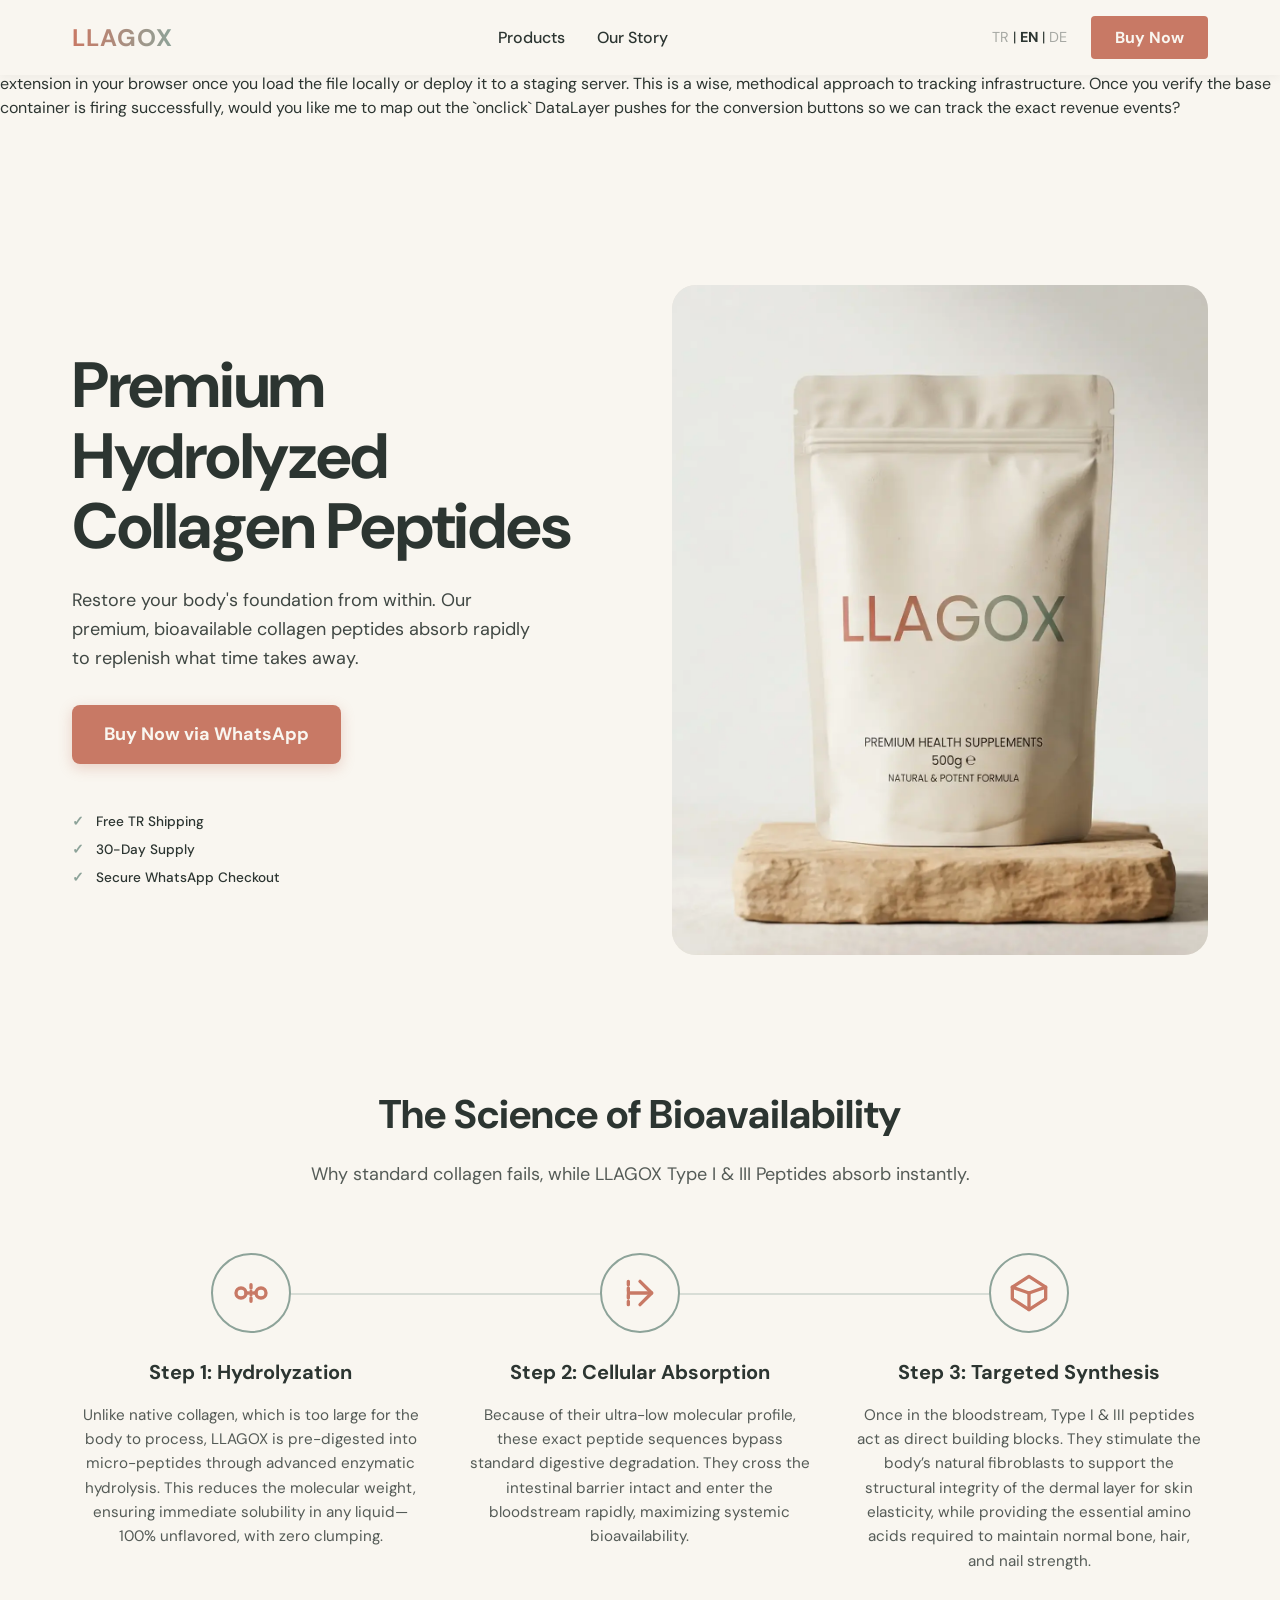
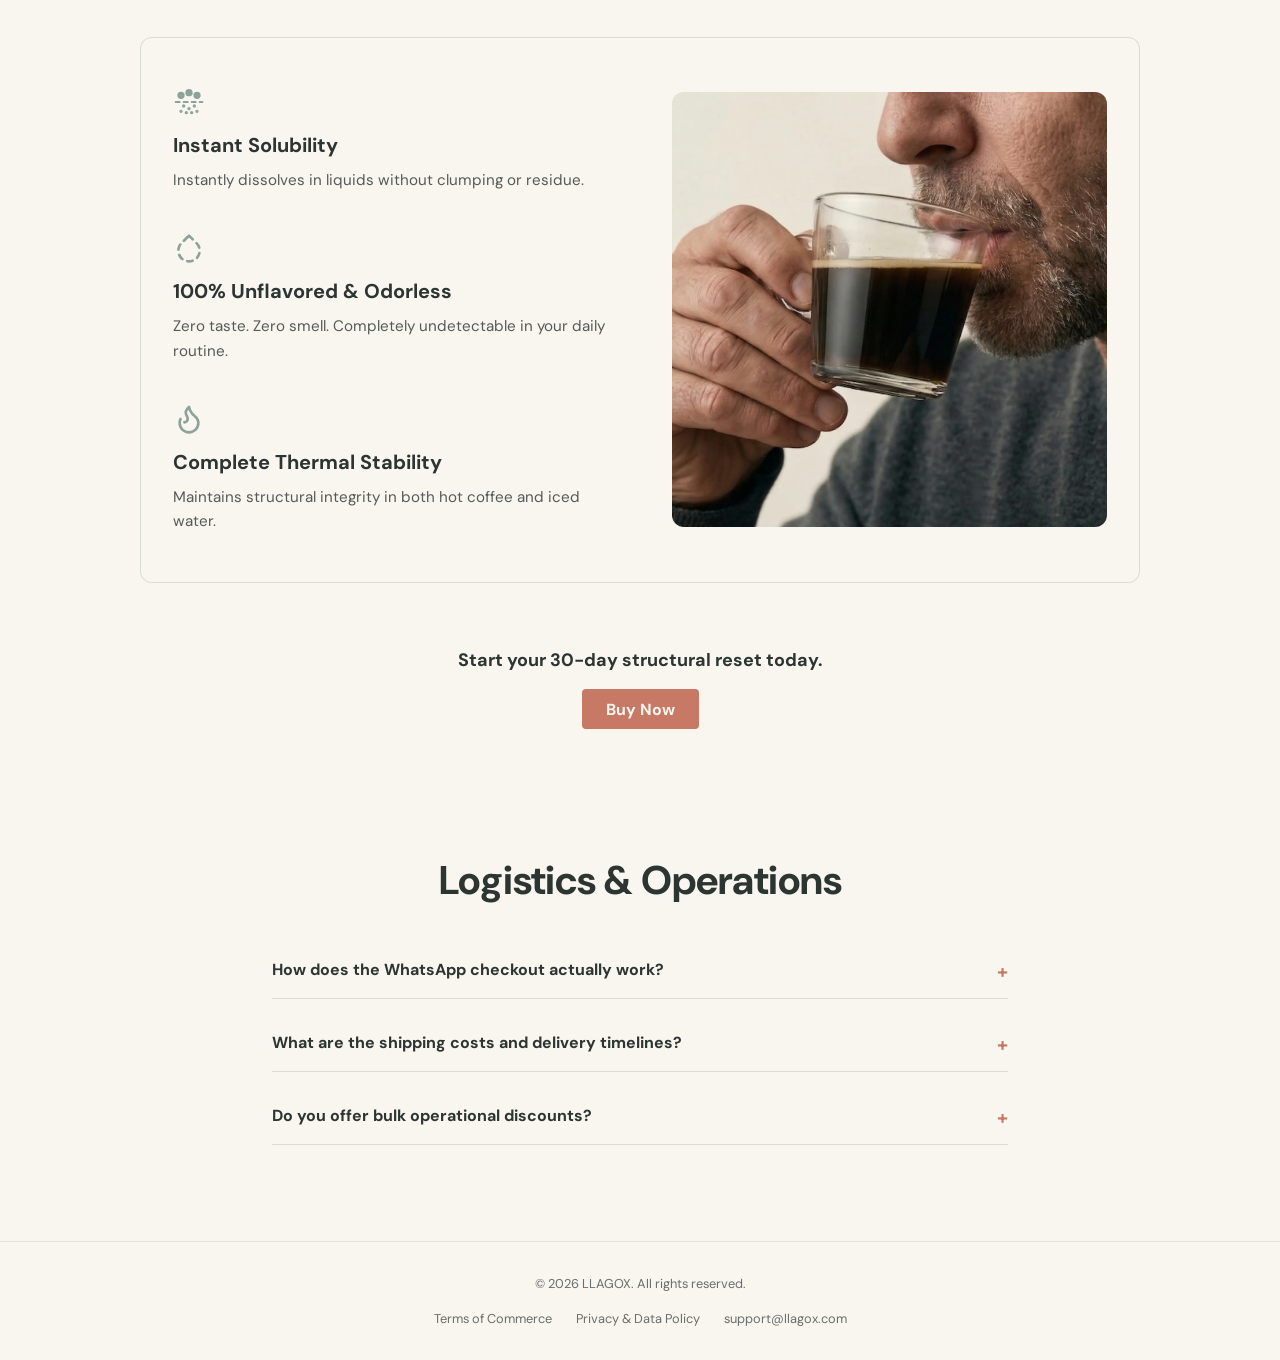
==== index.html @ 76e27818 "First commit for llagenco project." ====
<!DOCTYPE html>
<html lang="en">
<head>
    <meta charset="UTF-8">

    <script>(function(w,d,s,l,i){w[l]=w[l]||[];w[l].push({'gtm.start':
    new Date().getTime(),event:'gtm.js'});var f=d.getElementsByTagName(s)[0],
    j=d.createElement(s),dl=l!='dataLayer'?'&l='+l:'';j.async=true;j.src=
    'https://www.googletagmanager.com/gtm.js?id='+i+dl;f.parentNode.insertBefore(j,f);
    })(window,document,'script','dataLayer','GTM-KFTH2M25');</script>
    ```

**2. Inject the GTM Body Fallback (Noscript)**
* **Identify:** Scroll down to locate the opening `<body>` tag in your `index.html` file.
* **Action:** Paste the GTM `noscript` iframe immediately after the opening `<body>` tag, before the `<header>` begins.
* **Code Snippet:**
```html
    <noscript><iframe src="https://www.googletagmanager.com/ns.html?id=GTM-KFTH2M25"
    height="0" width="0" style="display:none;visibility:hidden"></iframe></noscript>
    ```

**Note on Step 3 (Testing):** You can now test the container implementation using the GTM Preview mode or the Google Tag Assistant extension in your browser once you load the file locally or deploy it to a staging server.

This is a wise, methodical approach to tracking infrastructure. Once you verify the base container is firing successfully, would you like me to map out the `onclick` DataLayer pushes for the conversion buttons so we can track the exact revenue events?

    <meta name="viewport" content="width=device-width, initial-scale=1.0">
    
    <title>LLAGOX | Premium Hydrolyzed Collagen Peptides</title>
    <meta name="description" content="LLAGOX: Vitality, distilled. Premium Hydrolyzed Collagen Peptides for skin elasticity and joint support.">
    
    <link rel="preconnect" href="https://fonts.googleapis.com">
    <link rel="preconnect" href="https://fonts.gstatic.com" crossorigin>
    <link href="https://fonts.googleapis.com/css2?family=DM+Sans:opsz,wght@9..40,400;9..40,500;9..40,700&display=swap" rel="stylesheet">
    
    <link rel="stylesheet" href="style.css">

    <script type="application/ld+json">
    {
      "@context": "https://schema.org/",
      "@type": "Product",
      "name": "Hydrolyzed Collagen Peptides Powder",
      "brand": {
        "@type": "Brand",
        "name": "LLAGOX"
      },
      "offers": {
        "@type": "Offer",
        "priceCurrency": "EUR",
        "price": "9.90",
        "availability": "https://schema.org/InStock"
      }
    }
    </script>
</head>
<body>
    <header class="site-header">
        <nav class="main-nav">
            <a href="index.html" class="logo">LLAGOX</a>

            <ul class="nav-links">
                <li><a href="products.html">Products</a></li>
                <li><a href="story.html">Our Story</a></li>
            </ul>

            <div class="nav-actions">
                <div class="lang-switch">
                    <span class="lang-disabled" title="Coming Soon">TR</span> | <span class="active">EN</span> | <span class="lang-disabled" title="Coming Soon">DE</span>
                </div>
                <a href="https://wa.me/905511085382?text=Hello%20LLAGOX%2C%0A%0AI%20would%20like%20to%20order%201x%20Premium%20Hydrolyzed%20Collagen%20Peptides%20%289.90%20EUR%29.%20Please%20send%20me%20the%20secure%20payment%20and%20shipping%20details." target="_blank" rel="noopener noreferrer" class="btn-cta">Buy Now</a>
            </div>
        </nav>
    </header>

<main>
        <section class="hero">
            
            <div class="hero-content">
                <h1>Premium Hydrolyzed Collagen Peptides</h1>
                <p>Restore your body's foundation from within. Our premium, bioavailable collagen peptides absorb rapidly to replenish what time takes away.</p>
                
                <a href="https://wa.me/905511085382?text=Hello%20LLAGOX%2C%0A%0AI%20would%20like%20to%20order%201x%20Premium%20Hydrolyzed%20Collagen%20Peptides%20%289.90%20EUR%29.%20Please%20send%20me%20the%20secure%20payment%20and%20shipping%20details." target="_blank" rel="noopener noreferrer" class="btn-hero">Buy Now via WhatsApp</a>
                
                <ul class="trust-anchors">
                    <li><span class="check">✓</span> Free TR Shipping</li>
                    <li><span class="check">✓</span> 30-Day Supply</li>
                    <li><span class="check">✓</span> Secure WhatsApp Checkout</li>
                </ul>
            </div>

            <div class="hero-visual">
                <img src="llagox-pouch-3d.webp" alt="LLAGOX Hydrolyzed Collagen Peptides Pouch" loading="lazy" class="product-render">
            </div>
            
        </section>

        <section class="activation-pathway">
            <div class="pathway-header">
                <h2>The Science of Bioavailability</h2>
                <p>Why standard collagen fails, while LLAGOX Type I & III Peptides absorb instantly.</p>
            </div>

            <div class="pathway-grid">
                <div class="pathway-step">
                    <div class="step-icon">
                        <svg viewBox="0 0 24 24" fill="none" stroke="currentColor" stroke-width="2" stroke-linecap="round" stroke-linejoin="round">
                            <circle cx="6" cy="12" r="3"></circle>
                            <circle cx="18" cy="12" r="3"></circle>
                            <path d="M9 12h1.5"></path>
                            <path d="M13.5 12h1.5"></path>
                            <line x1="12" y1="7" x2="12" y2="17" stroke-dasharray="2 2"></line>
                        </svg>
                    </div>
                    <h3>Step 1: Hydrolyzation</h3>
                    <p>Unlike native collagen, which is too large for the body to process, LLAGOX is pre-digested into micro-peptides through advanced enzymatic hydrolysis. This reduces the molecular weight, ensuring immediate solubility in any liquid—100% unflavored, with zero clumping.</p>
                </div>

                <div class="pathway-step">
                    <div class="step-icon">
                        <svg viewBox="0 0 24 24" fill="none" stroke="currentColor" stroke-width="2" stroke-linecap="round" stroke-linejoin="round">
                            <path d="M5 12h14"></path>
                            <path d="M12 5l7 7-7 7"></path>
                            <path d="M5 5v14" stroke-dasharray="2 2"></path>
                        </svg>
                    </div>
                    <h3>Step 2: Cellular Absorption</h3>
                    <p>Because of their ultra-low molecular profile, these exact peptide sequences bypass standard digestive degradation. They cross the intestinal barrier intact and enter the bloodstream rapidly, maximizing systemic bioavailability.</p>
                </div>

                <div class="pathway-step">
                    <div class="step-icon">
                        <svg viewBox="0 0 24 24" fill="none" stroke="currentColor" stroke-width="2" stroke-linecap="round" stroke-linejoin="round">
                            <polygon points="12 2 22 8.5 22 15.5 12 22 2 15.5 2 8.5 12 2"></polygon>
                            <line x1="12" y1="22" x2="12" y2="12"></line>
                            <line x1="22" y1="8.5" x2="12" y2="12"></line>
                            <line x1="2" y1="8.5" x2="12" y2="12"></line>
                        </svg>
                    </div>
                    <h3>Step 3: Targeted Synthesis</h3>
                    <p>Once in the bloodstream, Type I & III peptides act as direct building blocks. They stimulate the body’s natural fibroblasts to support the structural integrity of the dermal layer for skin elasticity, while providing the essential amino acids required to maintain normal bone, hair, and nail strength.</p>
                </div>
            </div>

	    <div class="integration-block">
                <div class="integration-layout">
                    
                    <div class="integration-traits">
                        <div class="trait">
                            <svg width="32" height="32" viewBox="0 0 24 24" fill="var(--accent-sage)" stroke="var(--accent-sage)" stroke-width="1.5" stroke-linecap="round" stroke-linejoin="round">
                                <line x1="2" y1="12" x2="22" y2="12" stroke-dasharray="3 3"></line>

                                <circle cx="12" cy="5" r="2"></circle>
                                <circle cx="6" cy="7" r="2"></circle>
                                <circle cx="18" cy="7" r="2"></circle>
                                
                                <circle cx="12" cy="17" r="0.5" fill="var(--accent-sage)"></circle>
                                <circle cx="8" cy="15" r="0.5" fill="var(--accent-sage)"></circle>
                                <circle cx="16" cy="15" r="0.5" fill="var(--accent-sage)"></circle>
                                <circle cx="6" cy="19" r="0.5" fill="var(--accent-sage)"></circle>
                                <circle cx="18" cy="19" r="0.5" fill="var(--accent-sage)"></circle>
                                <circle cx="10" cy="20" r="0.5" fill="var(--accent-sage)"></circle>
                                <circle cx="14" cy="20" r="0.5" fill="var(--accent-sage)"></circle>
                            </svg>
                            <h4>Instant Solubility</h4>
                            <p>Instantly dissolves in liquids without clumping or residue.</p>
                        </div>

                        <div class="trait">
                            <svg width="32" height="32" viewBox="0 0 24 24" fill="none" stroke="var(--accent-sage)" stroke-width="2" stroke-linecap="round" stroke-linejoin="round">
                                <path d="M12 2.69l5.66 5.66a8 8 0 1 1-11.31 0z" stroke-dasharray="4 4"></path>
                            </svg>
                            <h4>100% Unflavored & Odorless</h4>
                            <p>Zero taste. Zero smell. Completely undetectable in your daily routine.</p>
                        </div>

                        <div class="trait">
                            <svg width="32" height="32" viewBox="0 0 24 24" fill="none" stroke="var(--accent-sage)" stroke-width="2" stroke-linecap="round" stroke-linejoin="round">
                                <path d="M8.5 14.5A2.5 2.5 0 0 0 11 12c0-1.38-.5-2-1-3-1.072-2.143-.224-4.054 2-6 .5 2.5 2 4.9 4 6.5 2 1.6 3 3.5 3 5.5a7 7 0 1 1-14 0c0-1.105.22-2.126.614-3.036"></path>
                            </svg>
                            <h4>Complete Thermal Stability</h4>
                            <p>Maintains structural integrity in both hot coffee and iced water.</p>
                        </div>
                    </div>

                    <div class="integration-visual">
                        <img src="coffee-integration.webp" alt="LLAGOX dissolving seamlessly into morning coffee" loading="lazy" class="integration-img">
                    </div>

                </div>
            </div>

            <div class="pathway-cta">
                <p>Start your 30-day structural reset today.</p>
                <a href="https://wa.me/905511085382?text=Hello%20LLAGOX%2C%0A%0AI%20would%20like%20to%20order%201x%20Premium%20Hydrolyzed%20Collagen%20Peptides%20%289.90%20EUR%29.%20Please%20send%20me%20the%20secure%20payment%20and%20shipping%20details." target="_blank" rel="noopener noreferrer" class="btn-cta">Buy Now</a>
            </div>

        </section>

        <section class="faq-logistics">
            <h2>Logistics & Operations</h2>
            
            <details>
                <summary>How does the WhatsApp checkout actually work?</summary>
                <p>You click the purchase button, which sends a secure, pre-filled request for 1x LLAGOX Pouch at 9.90 EUR. Our automated dispatch instantly replies with a secure, localized payment link (Stripe/Iyzico) and a minimalist shipping address form. You check out in seconds. No account creation, no passwords, zero friction.</p>
            </details>
            
            <details>
                <summary>What are the shipping costs and delivery timelines?</summary>
                <p>Shipping within Turkey is 100% free and delivered within 1-2 business days via our Istanbul fulfillment center. European Union shipments are dispatched from our Berlin node, carry a flat-rate operational cost of 4.90 EUR, and arrive within 3-5 business days.</p>
            </details>
            
            <details>
                <summary>Do you offer bulk operational discounts?</summary>
                <p>Yes. A single pouch provides a 30-day structural supply. When you initiate the WhatsApp chat, you can explicitly request the "90-Day Protocol" (3 pouches). This unlocks a 15% volume discount and immediately waives all EU shipping fees.</p>
            </details>
        </section>

    </main>

    <footer class="site-footer">
        <div class="footer-content">
            <p>&copy; 2026 LLAGOX. All rights reserved.</p>
            <ul class="footer-links">
                <li><a href="legal.html">Terms of Commerce</a></li>
                <li><a href="privacy.html">Privacy & Data Policy</a></li>
                <li><a href="mailto:support@llagox.com">support@llagox.com</a></li>
            </ul>
        </div>
    </footer>

    <script src="main.js"></script>
</body>
</html>
---- style.css ----
/* Core Variables & Palette */
:root {
    --bg-sand: #F9F6F0;
    --accent-sage: #8DA399;
    --action-terracotta: #C87965;
    --text-dark: #2C3531;
}

/* Universal Reset */
*, *::before, *::after {
    margin: 0;
    padding: 0;
    box-sizing: border-box;
}

/* Base Body Styles */
body {
    font-family: 'DM Sans', sans-serif;
    background-color: var(--bg-sand);
    color: var(--text-dark);
    -webkit-font-smoothing: antialiased;
    -moz-osx-font-smoothing: grayscale;
    line-height: 1.5;
}

/* =========================================
   Header & Navigation
   ========================================= */

.site-header {
    position: fixed;
    top: 0;
    width: 100%;
    background-color: var(--bg-sand);
    box-shadow: 0 2px 10px rgba(0, 0, 0, 0.05);
    z-index: 1000;
    transition: transform 0.3s ease-in-out;
}

/* Smart Sticky Hidden State */
.nav-hidden {
    transform: translateY(-100%);
}

.main-nav {
    display: flex;
    justify-content: space-between;
    align-items: center;
    padding: 1rem 2rem;
    max-width: 1200px;
    margin: 0 auto;
}

/* Gradient Text Logo */
.logo {
    font-size: 1.5rem;
    font-weight: 700;
    text-decoration: none;
    background: linear-gradient(to right, var(--action-terracotta), var(--accent-sage));
    -webkit-background-clip: text;
    -webkit-text-fill-color: transparent;
    letter-spacing: 1px;
}

.nav-links {
    display: flex;
    gap: 2rem;
    list-style: none;
}

.nav-links a {
    text-decoration: none;
    color: var(--text-dark);
    font-weight: 500;
    transition: opacity 0.2s ease;
}

.nav-links a:hover {
    opacity: 0.7;
}

.nav-actions {
    display: flex;
    align-items: center;
    gap: 1.5rem;
}

/* Language Switcher */
.lang-switch {
    font-size: 0.9rem;
    color: var(--text-dark);
}

.lang-switch a {
    text-decoration: none;
    color: var(--text-dark);
    transition: opacity 0.2s ease;
}

.lang-switch a:hover {
    opacity: 0.7;
}

.lang-switch .active {
    font-weight: 700;
}

/* Disabled Language State */
.lang-disabled {
    cursor: not-allowed;
    opacity: 0.4;
    font-size: 0.9rem;
    color: var(--text-dark);
}

/* CTA Button */
.btn-cta {
    background-color: var(--action-terracotta);
    color: var(--bg-sand);
    padding: 0.6rem 1.5rem;
    text-decoration: none;
    border-radius: 4px;
    font-weight: 700;
    transition: background-color 0.2s ease, transform 0.2s ease;
}

.btn-cta:hover {
    background-color: #b56a57; /* Slightly darker terracotta */
    transform: translateY(-1px);
}

/* =========================================
   Hero Section
   ========================================= */

/* Offset the fixed header (approx 80px) */
main {
    padding-top: 100px;
}

/* Container layout: Split 50/50 on desktop */
.hero {
    display: flex;
    align-items: center;
    justify-content: space-between;
    max-width: 1200px;
    margin: 0 auto;
    padding: 4rem 2rem;
    gap: 4rem;
    min-height: calc(100vh - 100px); /* Creates a full-screen landing feel */
}

/* Left Column: Typography & Spacing */
.hero-content {
    flex: 1;
    display: flex;
    flex-direction: column;
    align-items: flex-start;
    gap: 1.5rem;
}

/* Massive, commanding SEO headline */
.hero-content h1 {
    font-size: clamp(2.5rem, 5vw, 4rem); /* Responsive scaling */
    font-weight: 700;
    color: var(--text-dark);
    line-height: 1.1;
    letter-spacing: -0.02em;
}

.hero-content p {
    font-size: 1.125rem;
    color: var(--text-dark);
    opacity: 0.9;
    max-width: 480px;
    line-height: 1.6;
}

/* Primary Conversion CTA */
.btn-hero {
    display: inline-block;
    background-color: var(--action-terracotta);
    color: var(--bg-sand);
    padding: 1rem 2rem;
    font-size: 1.125rem;
    font-weight: 700;
    text-decoration: none;
    border-radius: 8px;
    box-shadow: 0 4px 14px rgba(200, 121, 101, 0.3);
    transition: transform 0.2s ease, box-shadow 0.2s ease;
    margin-top: 0.5rem;
}

.btn-hero:hover {
    transform: translateY(-2px);
    box-shadow: 0 6px 20px rgba(200, 121, 101, 0.4);
}

/* Trust Anchors List */
.trust-anchors {
    list-style: none;
    display: flex;
    flex-direction: column;
    gap: 0.5rem;
    margin-top: 1.5rem;
    font-size: 0.85rem;
    font-weight: 500;
    color: var(--text-dark);
}

.trust-anchors .check {
    color: var(--accent-sage);
    font-weight: 700;
    margin-right: 0.5rem;
}

/* Right Column: 3D Visual Placeholder */
.hero-visual {
    flex: 1;
    width: 100%;
    aspect-ratio: 4 / 5;
    background-color: #F0EBE1; /* Slightly darker sand tone for depth */
    border-radius: 24px;
    box-shadow: inset 0 10px 30px rgba(0, 0, 0, 0.03); /* Soft inner shadow */
    display: flex;
    align-items: center;
    justify-content: center;
    position: relative;
    overflow: hidden; /* NEW: Clips the image to respect the border-radius */
}

/* Constrain and fit the 3D render within the visual box */
.product-render {
    width: 100%;
    height: 100%;
    object-fit: cover; /* Forces the image to fill the box, cropping excess width */
    object-position: center; /* Keeps the pouch dead center during the crop */
    display: block; 
}

/* Mobile Responsiveness (Stacked Layout) */
@media (max-width: 768px) {
    .hero {
        flex-direction: column;
        padding: 2rem 1.5rem;
        gap: 3rem;
        text-align: center;
        min-height: auto;
    }

    .hero-content {
        align-items: center; /* Center everything on mobile */
    }

    .hero-content h1 {
        font-size: 2.5rem;
    }

    .trust-anchors {
        align-items: center; 
    }
}

/* =========================================
   Activation Pathway (Benefits & Science)
   ========================================= */

.activation-pathway {
    padding: 4rem 2rem;
    max-width: 1200px;
    margin: 0 auto;
    text-align: center;
}

.pathway-header {
    margin-bottom: 4rem;
    max-width: 700px;
    margin-left: auto;
    margin-right: auto;
}

.pathway-header h2 {
    font-size: clamp(2rem, 4vw, 2.5rem);
    color: var(--text-dark);
    margin-bottom: 1rem;
}

.pathway-header p {
    font-size: 1.125rem;
    color: var(--text-dark);
    opacity: 0.8;
    line-height: 1.6;
}

/* Mobile-First Stack */
.pathway-grid {
    display: grid;
    grid-template-columns: 1fr;
    gap: 3rem;
    position: relative;
    z-index: 1;
}

.pathway-step {
    display: flex;
    flex-direction: column;
    align-items: center;
    position: relative;
}

.step-icon {
    width: 80px;
    height: 80px;
    background-color: var(--bg-sand);
    border-radius: 50%;
    display: flex;
    align-items: center;
    justify-content: center;
    margin-bottom: 1.5rem;
    border: 2px solid var(--accent-sage);
    position: relative;
    z-index: 2; /* Sits above the connecting line */
}

.step-icon svg {
    width: 40px;
    height: 40px;
    stroke: var(--action-terracotta);
}

.pathway-step h3 {
    font-size: 1.25rem;
    color: var(--text-dark);
    margin-bottom: 1rem;
}

.pathway-step p {
    font-size: 0.95rem;
    color: var(--text-dark);
    opacity: 0.8;
    line-height: 1.6;
    max-width: 350px;
}

/* Desktop: 3-Column Timeline Layout */
@media (min-width: 768px) {
    .pathway-grid {
        grid-template-columns: repeat(3, 1fr);
        gap: 2rem;
    }

    /* Subtle Connecting Timeline Line */
    .pathway-step:not(:last-child)::after {
        content: '';
        position: absolute;
        top: 40px; /* Aligns precisely with the vertical center of the 80px icon */
        left: 50%;
        width: 100%;
        height: 2px;
        background-color: var(--accent-sage);
        opacity: 0.3;
        z-index: -1;
    }
}

/* =========================================
   Frictionless Integration Block
   ========================================= */

.integration-block {
    max-width: 1000px; /* Expanded from 700px to accommodate the split */
    margin: 4rem auto 0;
    padding: 3rem 2rem;
    border: 1px solid rgba(141, 163, 153, 0.3);
    border-radius: 12px;
    background-color: var(--bg-sand);
}

/* Desktop Split Layout */
.integration-layout {
    display: flex;
    align-items: center;
    gap: 4rem;
}

/* Left: Traits Stack */
.integration-traits {
    flex: 1;
    display: flex;
    flex-direction: column;
    gap: 2.5rem;
}

.trait {
    display: flex;
    flex-direction: column;
    align-items: flex-start;
    text-align: left;
}

.trait svg {
    margin-bottom: 0.75rem;
}

.trait h4 {
    font-size: 1.25rem;
    color: var(--text-dark);
    margin-bottom: 0.5rem;
}

.trait p {
    font-size: 0.95rem;
    color: var(--text-dark);
    opacity: 0.8;
    line-height: 1.6;
}

/* Right: Visual Constraint & Cropping */
.integration-visual {
    flex: 1;
    width: 100%;
    aspect-ratio: 1 / 1; /* Creates a perfect square for the photo */
    border-radius: 12px;
    overflow: hidden; /* Ensures image respects the border-radius */
    box-shadow: inset 0 4px 15px rgba(0, 0, 0, 0.05);
}

.integration-img {
    width: 100%;
    height: 100%;
    object-fit: cover; /* Dynamically crops the image to fill the square */
    object-position: center; /* Keeps the focus centered */
    display: block;
}

/* Mobile Responsiveness: Stack Image on Top */
@media (max-width: 768px) {
    .integration-block {
        padding: 2rem 1.5rem;
    }
    
    .integration-layout {
        flex-direction: column-reverse; /* Flips the DOM order visually */
        gap: 2.5rem;
    }
}

/* Secondary CTA Block */
.pathway-cta {
    text-align: center;
    margin-top: 4rem;
}

.pathway-cta p {
    font-size: 1.125rem;
    font-weight: 700;
    color: var(--text-dark);
    margin-bottom: 1.5rem;
}

/* =========================================
   FAQ & Logistics
   ========================================= */

.faq-logistics {
    max-width: 800px;
    margin: 4rem auto;
    padding: 0 2rem;
}

.faq-logistics h2 {
    font-size: clamp(2rem, 4vw, 2.5rem);
    color: var(--text-dark);
    margin-bottom: 2rem;
    text-align: center;
}

.faq-logistics details {
    margin-bottom: 1rem;
    border-bottom: 1px solid rgba(141, 163, 153, 0.3); /* Subtle accent-sage border */
}

.faq-logistics summary {
    font-weight: 700;
    color: var(--text-dark);
    cursor: pointer;
    padding: 1rem 0;
    transition: opacity 0.2s ease;
    outline: none;
    list-style: none; /* Removes default triangle in some modern browsers */
}

/* Customizing the summary marker for a cleaner UI */
.faq-logistics summary::-webkit-details-marker {
    display: none; /* Removes default triangle in Safari/Chrome */
}

.faq-logistics summary::after {
    content: '+';
    float: right;
    font-size: 1.2rem;
    color: var(--action-terracotta);
}

.faq-logistics details[open] summary::after {
    content: '-';
}

.faq-logistics summary:hover {
    opacity: 0.7;
}

.faq-logistics p {
    padding: 0 0 1.5rem 0;
    color: var(--text-dark);
    opacity: 0.8;
    line-height: 1.6;
    font-size: 0.95rem;
}

/* =========================================
   Global Footer
   ========================================= */

.site-footer {
    margin-top: 6rem;
    padding: 2rem;
    border-top: 1px solid rgba(44, 53, 49, 0.1); /* Faint text-dark border */
    background-color: var(--bg-sand);
}

.footer-content {
    max-width: 1200px;
    margin: 0 auto;
    display: flex;
    flex-direction: column;
    align-items: center;
    gap: 1rem;
    text-align: center;
    font-size: 0.8rem; /* Microscopic scale */
    color: var(--text-dark);
    opacity: 0.7;
}

.footer-links {
    display: flex;
    gap: 1.5rem;
    list-style: none;
    flex-wrap: wrap;
    justify-content: center;
}

.footer-links a {
    color: var(--text-dark);
    text-decoration: none;
    transition: opacity 0.2s ease;
}

.footer-links a:hover {
    opacity: 1;
    text-decoration: underline;
}
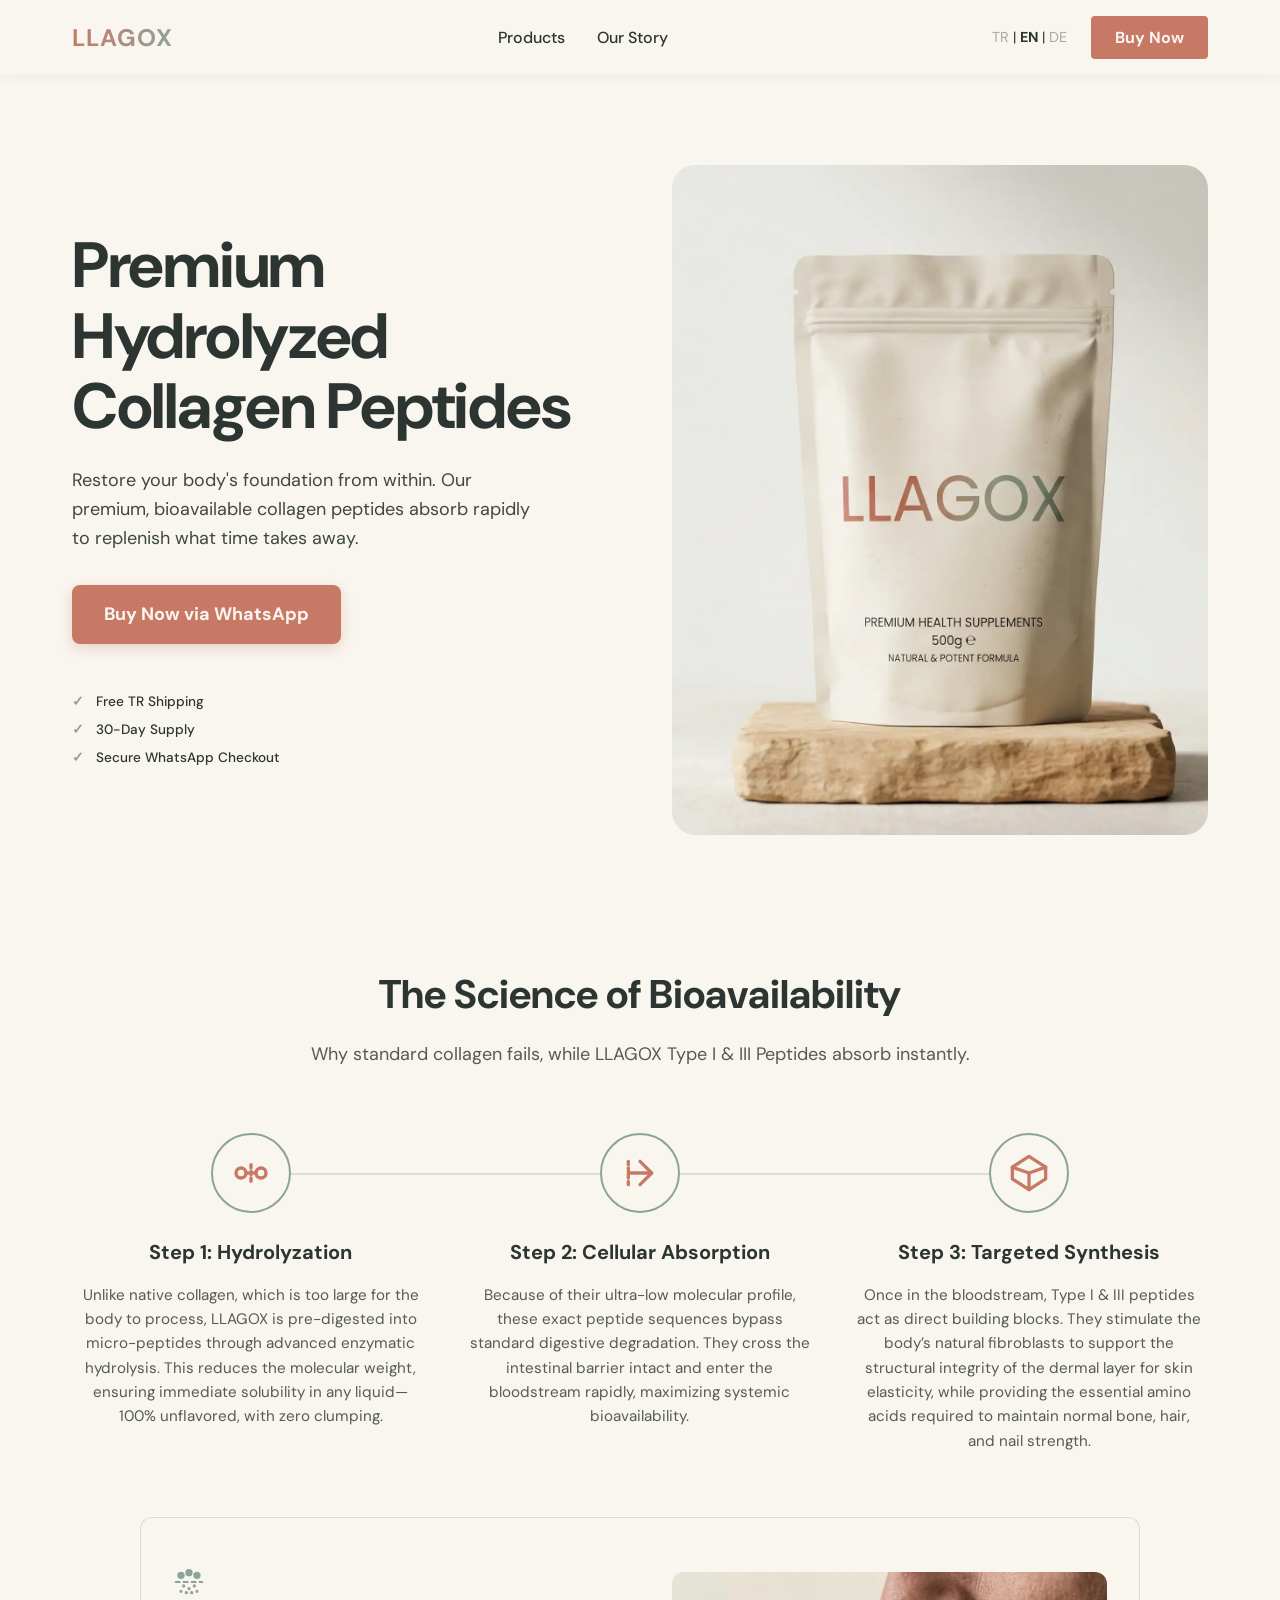
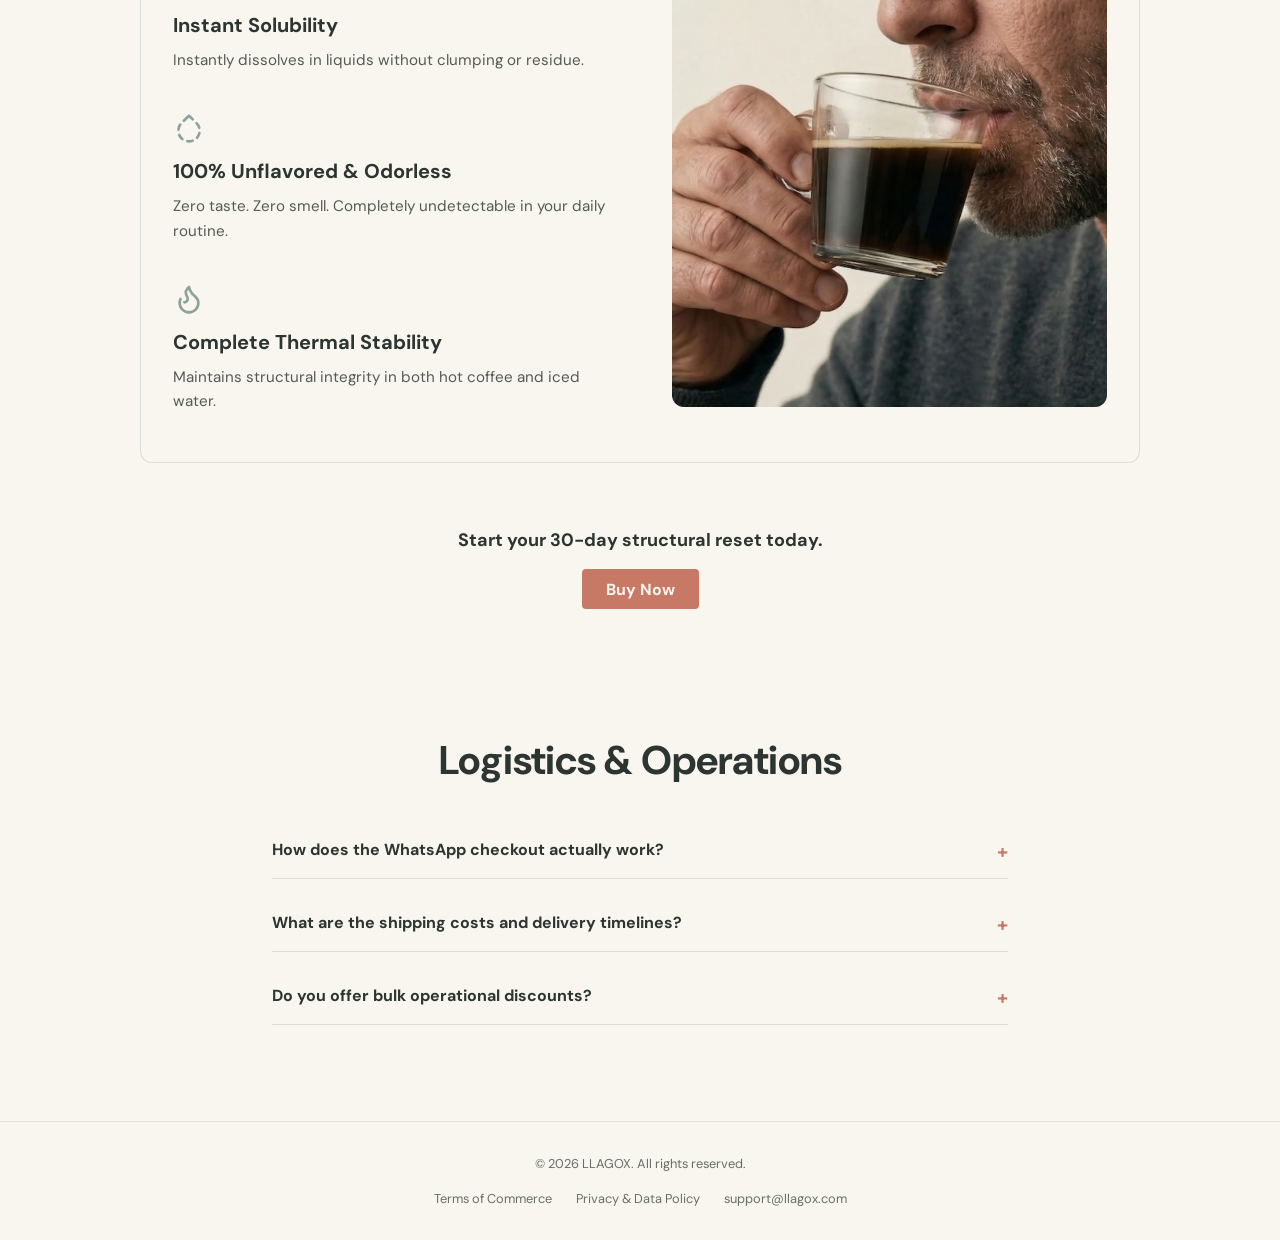
==== commit 07a1b92e: "Fixed some errors I" ====
--- a/index.html
+++ b/index.html
@@ -8,20 +8,6 @@
     j=d.createElement(s),dl=l!='dataLayer'?'&l='+l:'';j.async=true;j.src=
     'https://www.googletagmanager.com/gtm.js?id='+i+dl;f.parentNode.insertBefore(j,f);
     })(window,document,'script','dataLayer','GTM-KFTH2M25');</script>
-    ```
-
-**2. Inject the GTM Body Fallback (Noscript)**
-* **Identify:** Scroll down to locate the opening `<body>` tag in your `index.html` file.
-* **Action:** Paste the GTM `noscript` iframe immediately after the opening `<body>` tag, before the `<header>` begins.
-* **Code Snippet:**
-```html
-    <noscript><iframe src="https://www.googletagmanager.com/ns.html?id=GTM-KFTH2M25"
-    height="0" width="0" style="display:none;visibility:hidden"></iframe></noscript>
-    ```
-
-**Note on Step 3 (Testing):** You can now test the container implementation using the GTM Preview mode or the Google Tag Assistant extension in your browser once you load the file locally or deploy it to a staging server.
-
-This is a wise, methodical approach to tracking infrastructure. Once you verify the base container is firing successfully, would you like me to map out the `onclick` DataLayer pushes for the conversion buttons so we can track the exact revenue events?
 
     <meta name="viewport" content="width=device-width, initial-scale=1.0">
     
@@ -53,6 +39,10 @@
     </script>
 </head>
 <body>
+
+    <noscript><iframe src="https://www.googletagmanager.com/ns.html?id=GTM-KFTH2M25"
+    height="0" width="0" style="display:none;visibility:hidden"></iframe></noscript>
+
     <header class="site-header">
         <nav class="main-nav">
             <a href="index.html" class="logo">LLAGOX</a>
@@ -66,7 +56,7 @@
                 <div class="lang-switch">
                     <span class="lang-disabled" title="Coming Soon">TR</span> | <span class="active">EN</span> | <span class="lang-disabled" title="Coming Soon">DE</span>
                 </div>
-                <a href="https://wa.me/905511085382?text=Hello%20LLAGOX%2C%0A%0AI%20would%20like%20to%20order%201x%20Premium%20Hydrolyzed%20Collagen%20Peptides%20%289.90%20EUR%29.%20Please%20send%20me%20the%20secure%20payment%20and%20shipping%20details." target="_blank" rel="noopener noreferrer" class="btn-cta">Buy Now</a>
+                <a href="https://wa.me/905511085382?text=Hello%20LLAGOX%2C%0A%0AI%20would%20like%20to%20order%201x%20Premium%20Hydrolyzed%20Collagen%20Peptides%20%289.90%20EUR%29.%20Please%20send%20me%20the%20secure%20payment%20and%20shipping%20details." target="_blank" rel="noopener noreferrer" class="btn-cta" onclick="window.dataLayer = window.dataLayer || []; window.dataLayer.push({'event': 'initiate_checkout', 'value': 9.90, 'currency': 'EUR'});">Buy Now</a>
             </div>
         </nav>
     </header>
@@ -78,7 +68,7 @@
                 <h1>Premium Hydrolyzed Collagen Peptides</h1>
                 <p>Restore your body's foundation from within. Our premium, bioavailable collagen peptides absorb rapidly to replenish what time takes away.</p>
                 
-                <a href="https://wa.me/905511085382?text=Hello%20LLAGOX%2C%0A%0AI%20would%20like%20to%20order%201x%20Premium%20Hydrolyzed%20Collagen%20Peptides%20%289.90%20EUR%29.%20Please%20send%20me%20the%20secure%20payment%20and%20shipping%20details." target="_blank" rel="noopener noreferrer" class="btn-hero">Buy Now via WhatsApp</a>
+                <a href="https://wa.me/905511085382?text=Hello%20LLAGOX%2C%0A%0AI%20would%20like%20to%20order%201x%20Premium%20Hydrolyzed%20Collagen%20Peptides%20%289.90%20EUR%29.%20Please%20send%20me%20the%20secure%20payment%20and%20shipping%20details." target="_blank" rel="noopener noreferrer" class="btn-hero" onclick="window.dataLayer = window.dataLayer || []; window.dataLayer.push({'event': 'initiate_checkout', 'value': 9.90, 'currency': 'EUR'});">Buy Now via WhatsApp</a>
                 
                 <ul class="trust-anchors">
                     <li><span class="check">✓</span> Free TR Shipping</li>
@@ -190,7 +180,7 @@
 
             <div class="pathway-cta">
                 <p>Start your 30-day structural reset today.</p>
-                <a href="https://wa.me/905511085382?text=Hello%20LLAGOX%2C%0A%0AI%20would%20like%20to%20order%201x%20Premium%20Hydrolyzed%20Collagen%20Peptides%20%289.90%20EUR%29.%20Please%20send%20me%20the%20secure%20payment%20and%20shipping%20details." target="_blank" rel="noopener noreferrer" class="btn-cta">Buy Now</a>
+                <a href="https://wa.me/905511085382?text=Hello%20LLAGOX%2C%0A%0AI%20would%20like%20to%20order%201x%20Premium%20Hydrolyzed%20Collagen%20Peptides%20%289.90%20EUR%29.%20Please%20send%20me%20the%20secure%20payment%20and%20shipping%20details." target="_blank" rel="noopener noreferrer" class="btn-cta" onclick="window.dataLayer = window.dataLayer || []; window.dataLayer.push({'event': 'initiate_checkout', 'value': 9.90, 'currency': 'EUR'});">Buy Now</a>
             </div>
 
         </section>
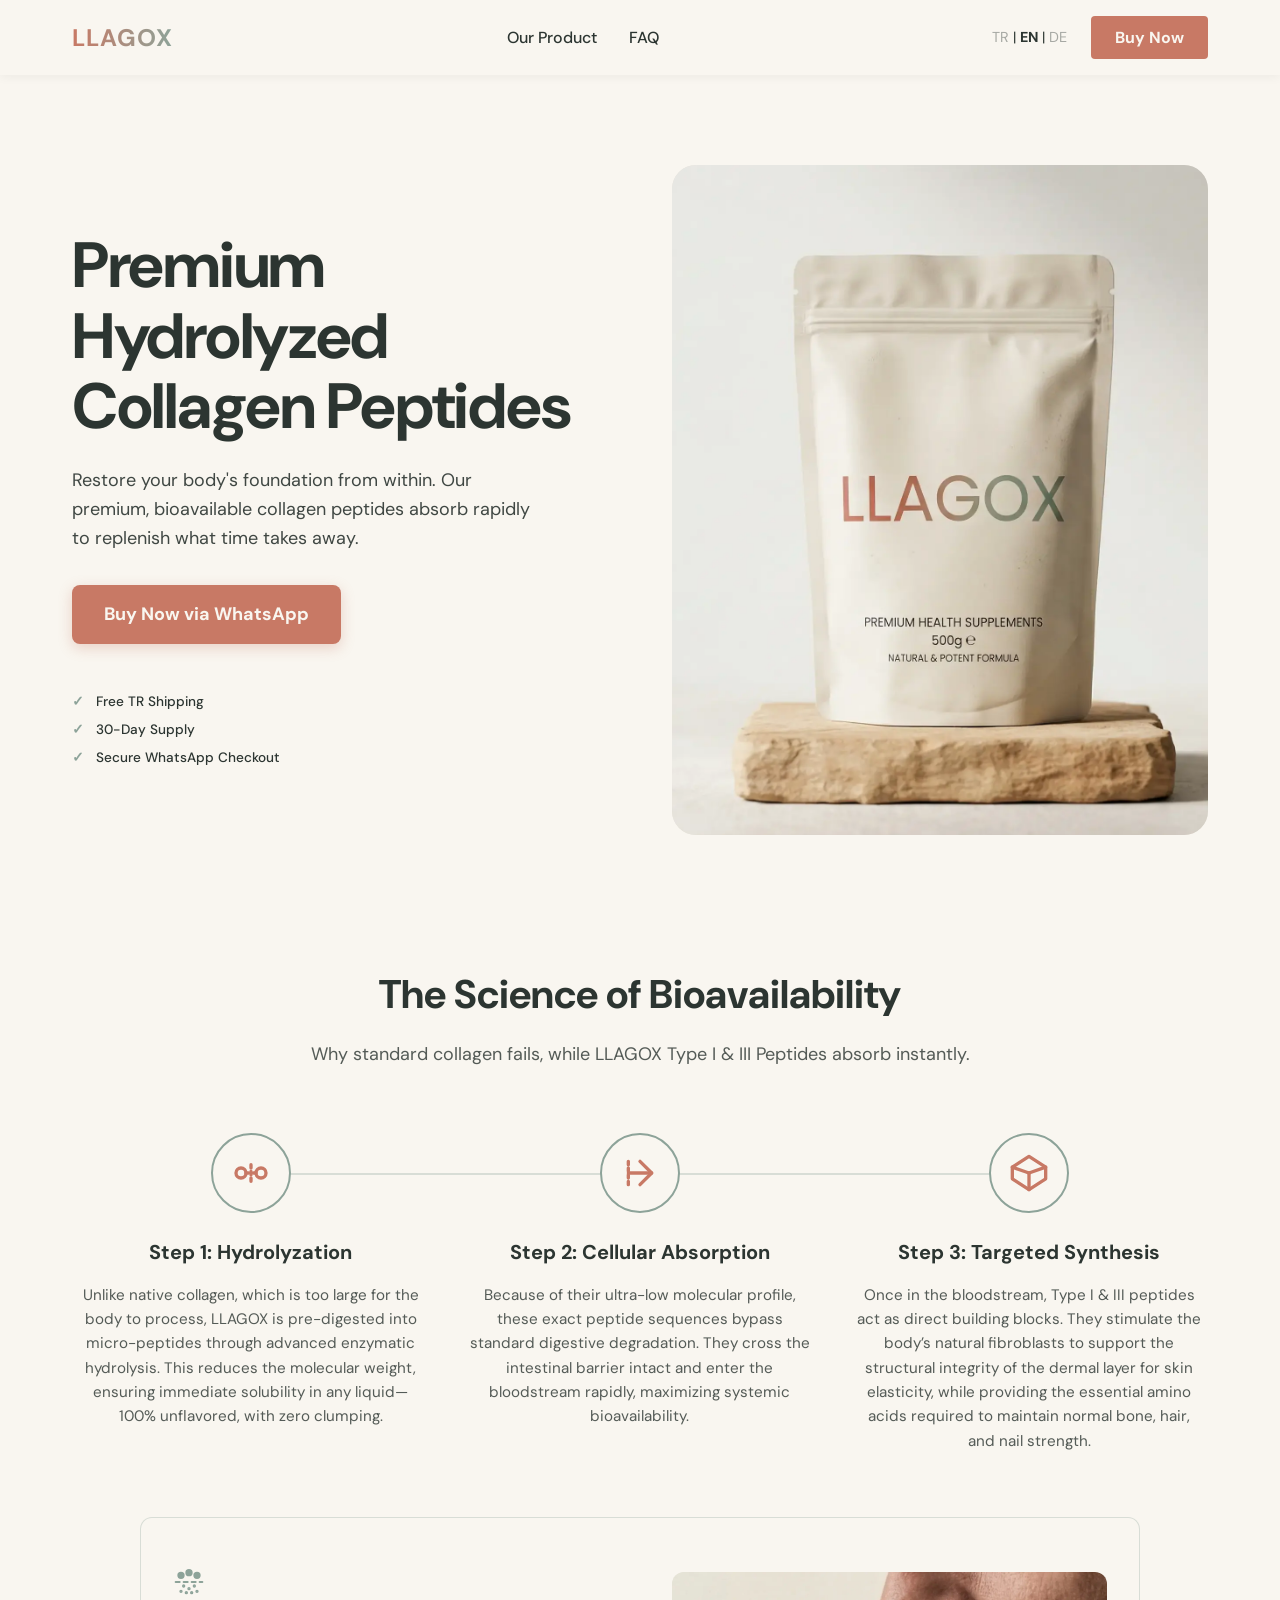
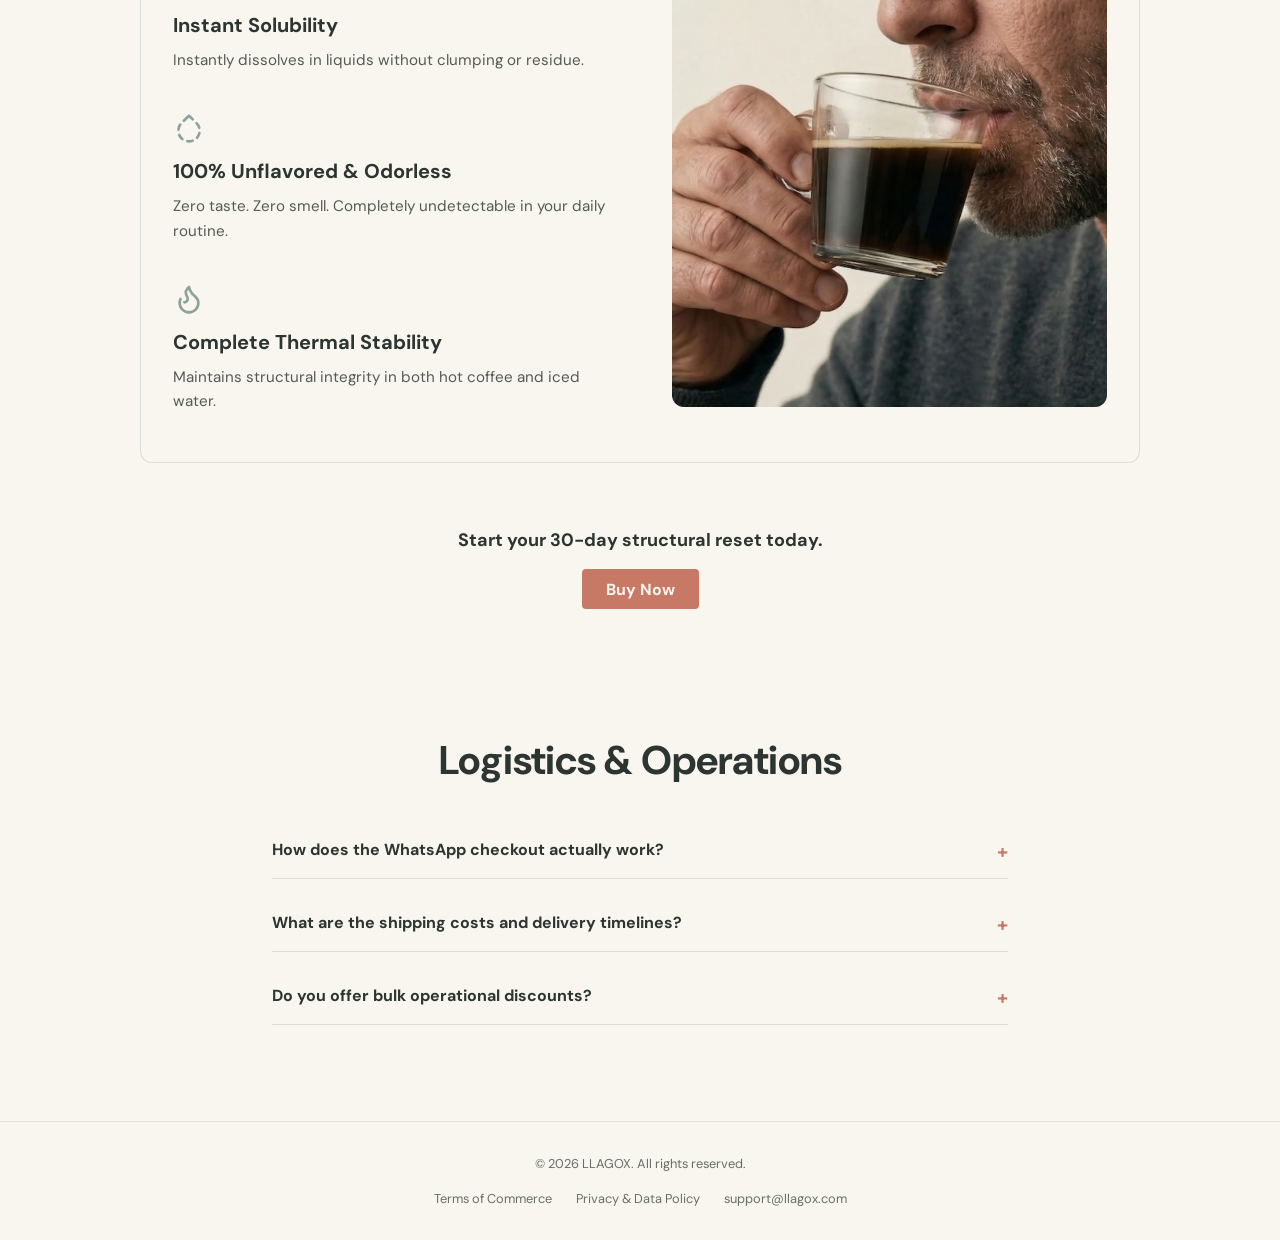
==== commit ec4f1bcd: "Fixed some errors II." ====
--- a/index.html
+++ b/index.html
@@ -48,8 +48,8 @@
             <a href="index.html" class="logo">LLAGOX</a>
 
             <ul class="nav-links">
-                <li><a href="products.html">Products</a></li>
-                <li><a href="story.html">Our Story</a></li>
+                <li><a href="#product">Our Product</a></li>
+                <li><a href="#faq">FAQ</a></li>
             </ul>
 
             <div class="nav-actions">
@@ -83,7 +83,7 @@
             
         </section>
 
-        <section class="activation-pathway">
+        <section class="activation-pathway" id="product">
             <div class="pathway-header">
                 <h2>The Science of Bioavailability</h2>
                 <p>Why standard collagen fails, while LLAGOX Type I & III Peptides absorb instantly.</p>
@@ -185,7 +185,7 @@
 
         </section>
 
-        <section class="faq-logistics">
+        <section class="faq-logistics" id="faq">
             <h2>Logistics & Operations</h2>
             
             <details>
--- a/style.css
+++ b/style.css
@@ -1,3 +1,8 @@
+/* Enable Native SPA Scrolling */
+html {
+    scroll-behavior: smooth;
+}
+
 /* Core Variables & Palette */
 :root {
     --bg-sand: #F9F6F0;
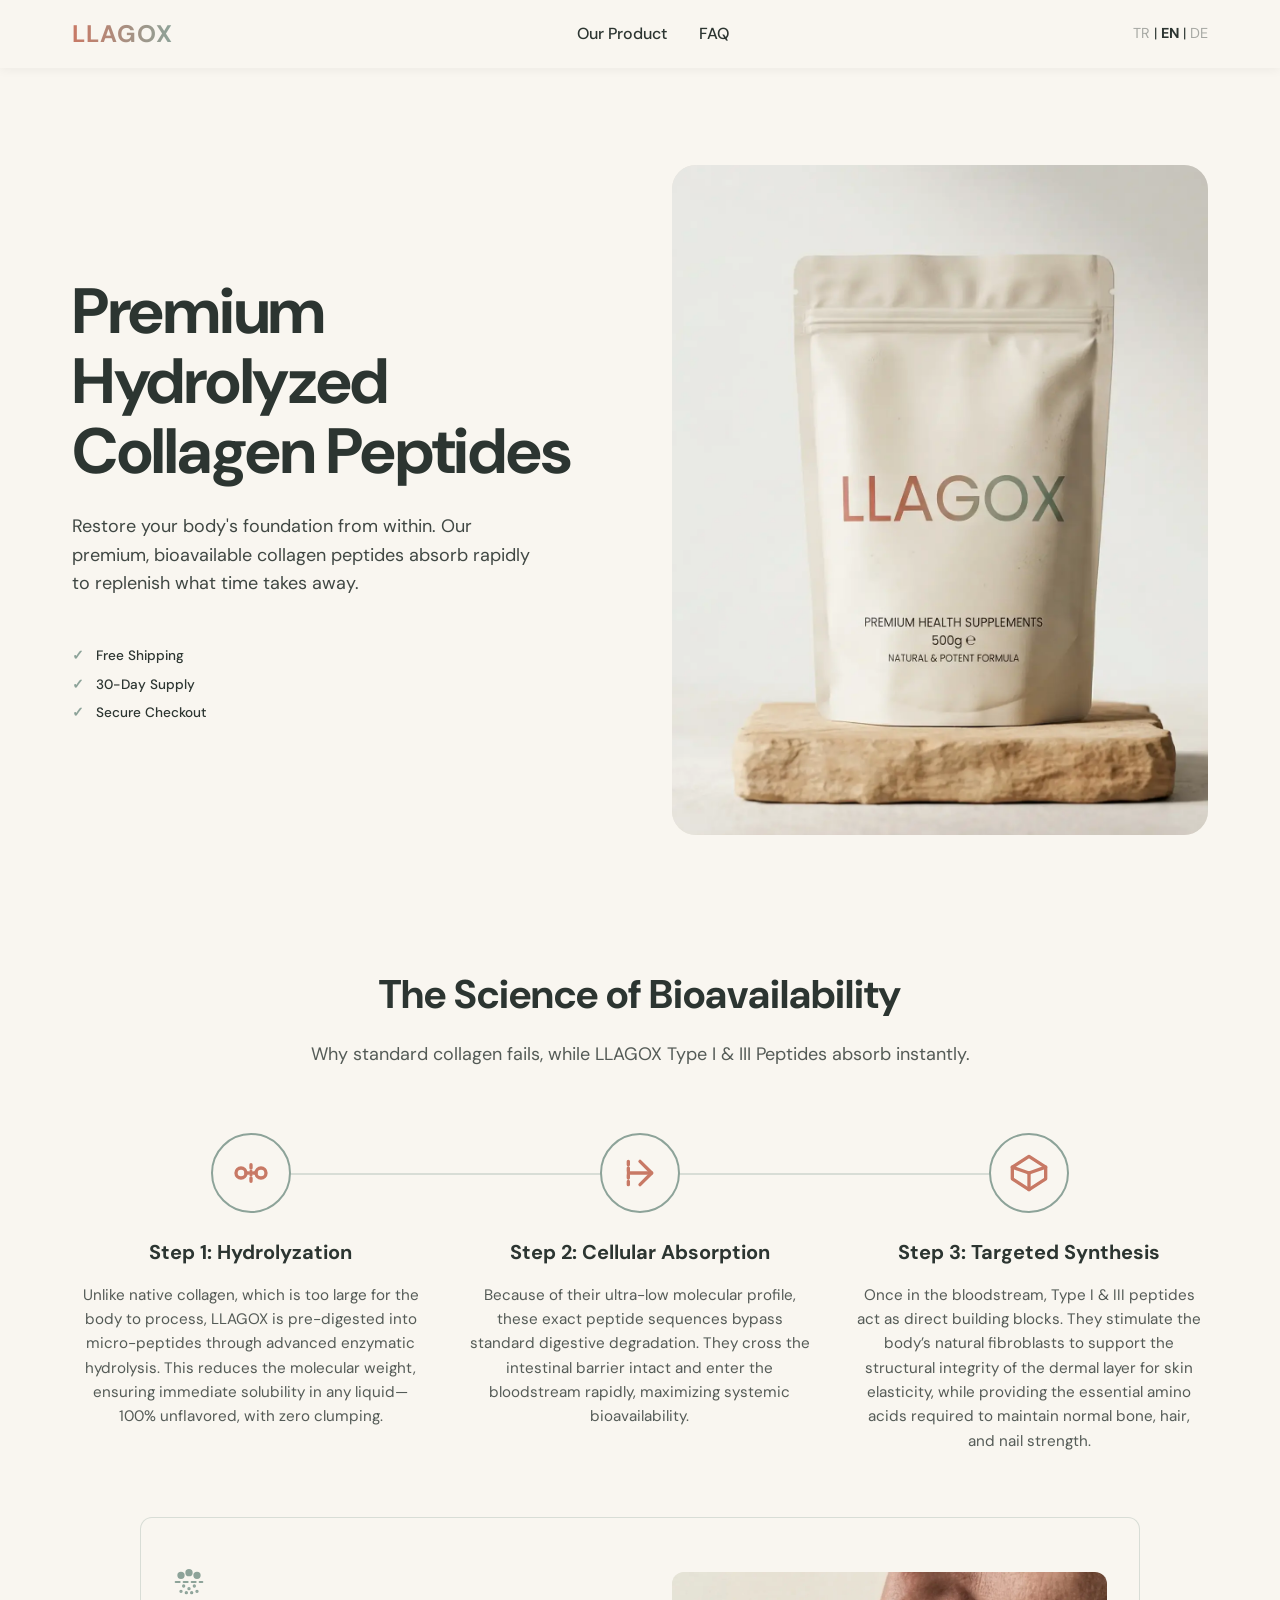
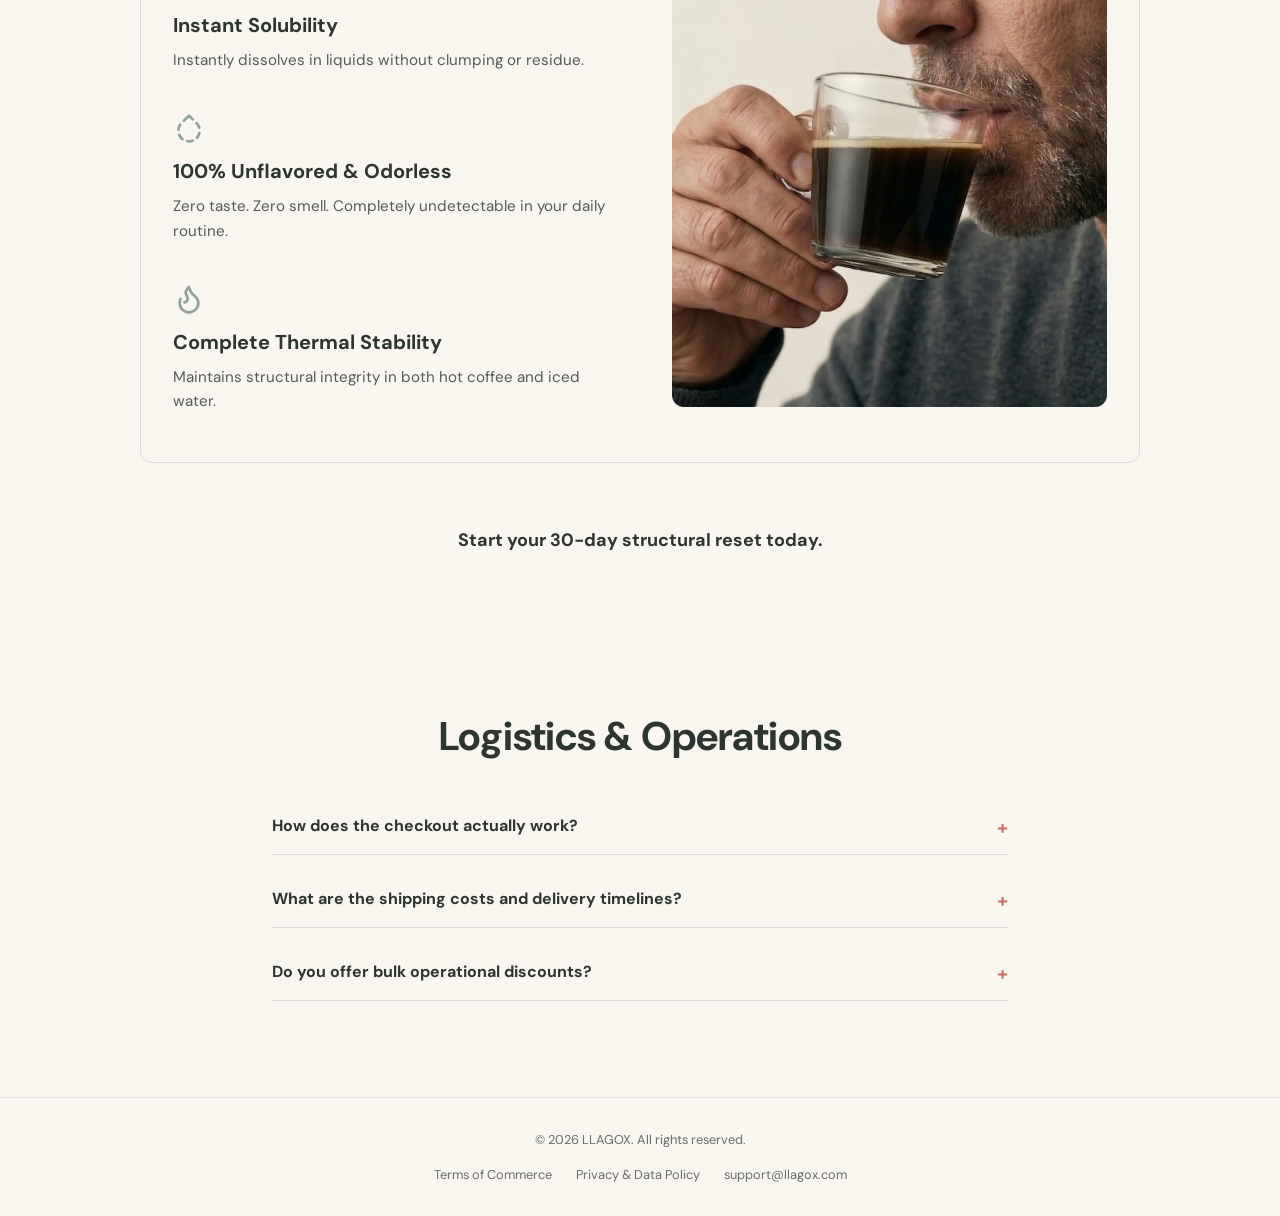
==== commit 6094ee88: "Updated HTML and CSS for the MVPPP" ====
--- a/index.html
+++ b/index.html
@@ -71,9 +71,9 @@
                 <a href="https://wa.me/905511085382?text=Hello%20LLAGOX%2C%0A%0AI%20would%20like%20to%20order%201x%20Premium%20Hydrolyzed%20Collagen%20Peptides%20%289.90%20EUR%29.%20Please%20send%20me%20the%20secure%20payment%20and%20shipping%20details." target="_blank" rel="noopener noreferrer" class="btn-hero" onclick="window.dataLayer = window.dataLayer || []; window.dataLayer.push({'event': 'initiate_checkout', 'value': 9.90, 'currency': 'EUR'});">Buy Now via WhatsApp</a>
                 
                 <ul class="trust-anchors">
-                    <li><span class="check">✓</span> Free TR Shipping</li>
+                    <li><span class="check">✓</span> Free Shipping</li>
                     <li><span class="check">✓</span> 30-Day Supply</li>
-                    <li><span class="check">✓</span> Secure WhatsApp Checkout</li>
+                    <li><span class="check">✓</span> Secure Checkout</li>
                 </ul>
             </div>
 
@@ -189,18 +189,18 @@
             <h2>Logistics & Operations</h2>
             
             <details>
-                <summary>How does the WhatsApp checkout actually work?</summary>
-                <p>You click the purchase button, which sends a secure, pre-filled request for 1x LLAGOX Pouch at 9.90 EUR. Our automated dispatch instantly replies with a secure, localized payment link (Stripe/Iyzico) and a minimalist shipping address form. You check out in seconds. No account creation, no passwords, zero friction.</p>
+                <summary>How does the checkout actually work?</summary>
+                <p>Send your request for 1x LLAGOX Pouch at 9.90 EUR via e-mail and our staff will get in contact with you soon.</p>
             </details>
             
             <details>
                 <summary>What are the shipping costs and delivery timelines?</summary>
-                <p>Shipping within Turkey is 100% free and delivered within 1-2 business days via our Istanbul fulfillment center. European Union shipments are dispatched from our Berlin node, carry a flat-rate operational cost of 4.90 EUR, and arrive within 3-5 business days.</p>
+                <p>Shipping within The EU is 100% free and delivered within 1-2 business days via our fulfillment center. European Union shipments are dispatched from our Berlin node, carry a flat-rate operational cost of 4.90 EUR, and arrive within 3-5 business days.</p>
             </details>
             
             <details>
                 <summary>Do you offer bulk operational discounts?</summary>
-                <p>Yes. A single pouch provides a 30-day structural supply. When you initiate the WhatsApp chat, you can explicitly request the "90-Day Protocol" (3 pouches). This unlocks a 15% volume discount and immediately waives all EU shipping fees.</p>
+                <p>We currently do not offer bulk operational discounts.</p>
             </details>
         </section>
 
--- a/style.css
+++ b/style.css
@@ -1,6 +1,7 @@
-/* Enable Native SPA Scrolling */
-html {
+/* Enable Native SPA Scrolling & Disable Scroll Anchoring */
+html, body {
     scroll-behavior: smooth;
+    overflow-anchor: none;
 }
 
 /* Core Variables & Palette */
@@ -245,6 +246,13 @@
 
 /* Mobile Responsiveness (Stacked Layout) */
 @media (max-width: 768px) {
+
+    /* Mobile Header Rescue: Hide clutter, force edge alignment */
+    .nav-links, 
+    .lang-switch {
+        display: none;
+    }
+
     .hero {
         flex-direction: column;
         padding: 2rem 1.5rem;
@@ -564,4 +572,10 @@
 .footer-links a:hover {
     opacity: 1;
     text-decoration: underline;
+}
+
+/* Temporary Lockdown: Hide all WhatsApp CTA buttons */
+.btn-cta,
+.btn-hero {
+    display: none !important;
 }
